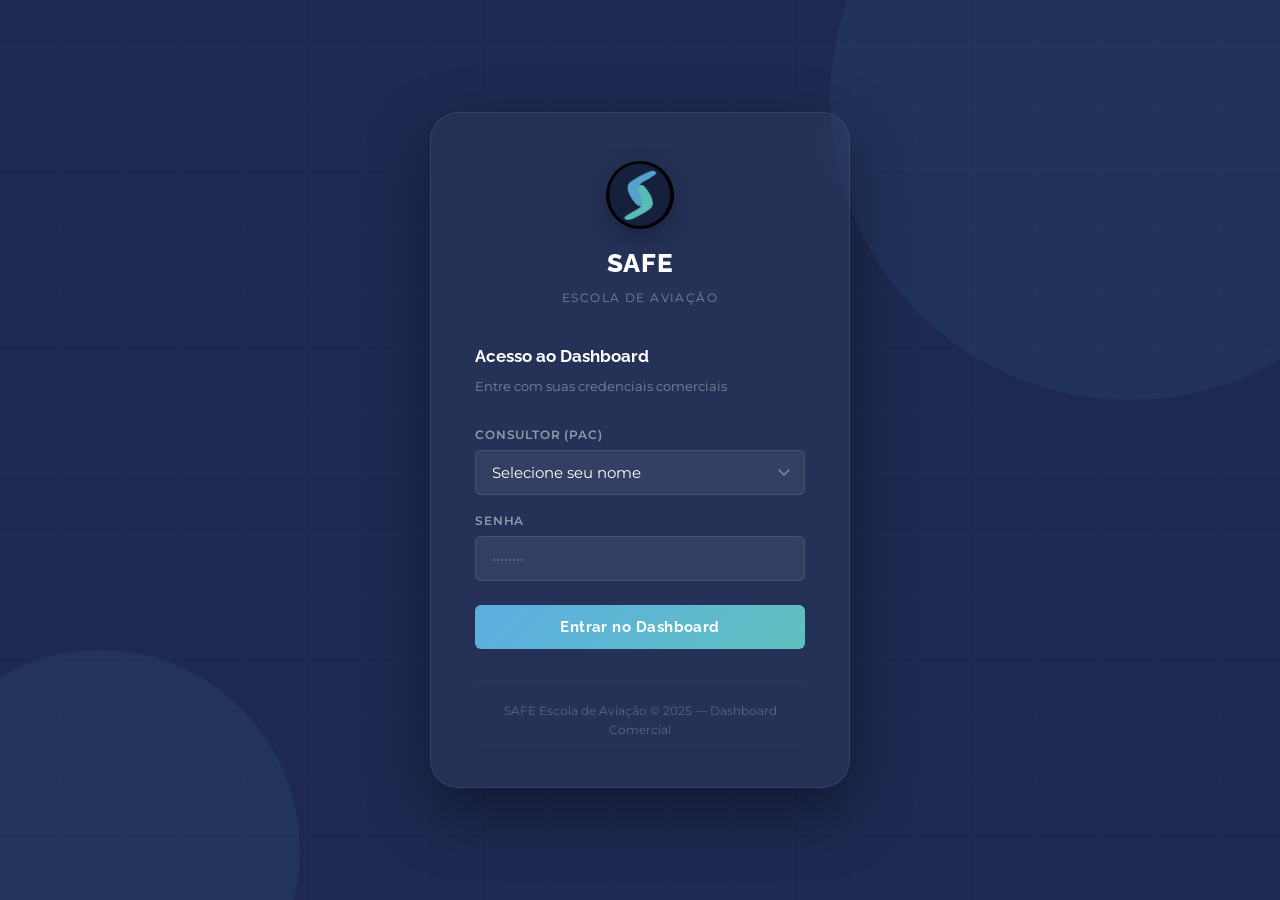
==== admin.html @ b27352ac "feat: SAFE Comercial Dashboard v1.0" ====
<!DOCTYPE html>
<html lang="pt-BR">
<head>
  <meta charset="UTF-8">
  <meta name="viewport" content="width=device-width, initial-scale=1.0">
  <title>Usuários — SAFE Comercial</title>
  <link rel="icon" href="assets/img/logo.png">
  <link rel="stylesheet" href="css/safe-theme.css">
  <link rel="stylesheet" href="css/layout.css">
</head>
<body>

<div class="app-shell">
  <aside class="sidebar" id="sidebar">
    <div class="sidebar-brand">
      <img src="assets/img/logo.png" alt="SAFE">
      <div class="sidebar-brand-text">
        <span class="sidebar-brand-name">SAFE</span>
        <span class="sidebar-brand-sub">Comercial</span>
      </div>
    </div>
    <div class="sidebar-toggle" id="sidebar-toggle">‹</div>
    <nav class="sidebar-nav">
      <div class="nav-section-label">Principal</div>
      <a href="dashboard.html" class="nav-item"><span class="nav-icon">◈</span><span class="nav-label">Dashboard</span></a>
      <a href="vendas.html" class="nav-item"><span class="nav-icon">◎</span><span class="nav-label">Vendas</span></a>
      <hr class="nav-divider">
      <div class="nav-section-label">Administração</div>
      <a href="faturamento.html" class="nav-item"><span class="nav-icon">◉</span><span class="nav-label">Faturamento</span></a>
      <a href="concorrencia.html" class="nav-item"><span class="nav-icon">◐</span><span class="nav-label">Concorrência</span></a>
      <a href="admin.html" class="nav-item active"><span class="nav-icon">◑</span><span class="nav-label">Usuários</span></a>
    </nav>
    <div class="sidebar-footer">
      <div class="sidebar-user" id="btn-logout">
        <div class="sidebar-avatar">T</div>
        <div class="sidebar-user-info">
          <div class="sidebar-user-name">Thiago</div>
          <div class="sidebar-user-role">Administrador</div>
        </div>
      </div>
    </div>
  </aside>

  <div class="sidebar-overlay" id="sidebar-overlay"></div>

  <main class="main" id="main">
    <div class="topbar">
      <div class="topbar-left">
        <button class="hamburger" id="hamburger"><span></span><span></span><span></span></button>
        <div>
          <div class="topbar-title">Usuários</div>
          <div class="topbar-subtitle">Gestão de acessos ao dashboard</div>
        </div>
      </div>
      <div class="topbar-right">
        <button class="btn btn-primary" id="btn-novo-usuario">+ Novo Usuário</button>
      </div>
    </div>

    <div class="page">
      <div class="card">
        <div class="card-header">
          <div class="card-title">Consultores e Acessos</div>
        </div>
        <div class="table-wrapper">
          <table class="table">
            <thead>
              <tr>
                <th>Nome</th>
                <th>PAC</th>
                <th>E-mail</th>
                <th>Perfil</th>
                <th>Status</th>
                <th style="width:100px"></th>
              </tr>
            </thead>
            <tbody id="tabela-usuarios">
              <tr><td colspan="6" class="text-center text-muted" style="padding:40px">Carregando...</td></tr>
            </tbody>
          </table>
        </div>
      </div>

      <!-- Card: alterar senha -->
      <div class="card mt-24">
        <div class="card-header">
          <div class="card-title">Alterar minha senha</div>
        </div>
        <div style="max-width:400px">
          <div class="form-group">
            <label class="form-label">Senha atual</label>
            <input type="password" class="form-control" id="senha-atual" placeholder="••••••••">
          </div>
          <div class="form-group">
            <label class="form-label">Nova senha</label>
            <input type="password" class="form-control" id="senha-nova" placeholder="••••••••">
          </div>
          <div class="form-group">
            <label class="form-label">Confirmar nova senha</label>
            <input type="password" class="form-control" id="senha-confirmar" placeholder="••••••••">
          </div>
          <button class="btn btn-navy" id="btn-alterar-senha">Alterar Senha</button>
        </div>
      </div>
    </div>
  </main>
</div>

<!-- Modal Usuário -->
<div class="modal-overlay" id="modal-usuario">
  <div class="modal">
    <div class="modal-header">
      <h3 id="modal-u-titulo">Novo Usuário</h3>
      <button class="modal-close" onclick="fecharModal('modal-usuario')">✕</button>
    </div>
    <div class="modal-body">
      <div class="form-group">
        <label class="form-label">Nome Completo</label>
        <input type="text" class="form-control" id="u-nome" placeholder="Nome do consultor">
      </div>
      <div class="form-group">
        <label class="form-label">PAC (identificador de login)</label>
        <input type="text" class="form-control" id="u-pac" placeholder="Ex: Joao">
      </div>
      <div class="form-group">
        <label class="form-label">E-mail</label>
        <input type="email" class="form-control" id="u-email" placeholder="email@voesafe.com.br">
      </div>
      <div class="form-row">
        <div class="form-group">
          <label class="form-label">Perfil</label>
          <select class="form-control" id="u-perfil">
            <option value="pac">Consultor (PAC)</option>
            <option value="admin">Administrador</option>
          </select>
        </div>
        <div class="form-group">
          <label class="form-label">Status</label>
          <select class="form-control" id="u-ativo">
            <option value="true">Ativo</option>
            <option value="false">Inativo</option>
          </select>
        </div>
      </div>
      <div class="form-group" id="grupo-senha">
        <label class="form-label">Senha inicial</label>
        <input type="password" class="form-control" id="u-senha" placeholder="Deixe vazio para usar: safe@2024">
      </div>
    </div>
    <div class="modal-footer">
      <button class="btn btn-ghost" onclick="fecharModal('modal-usuario')">Cancelar</button>
      <button class="btn btn-primary" id="btn-salvar-usuario">Salvar</button>
    </div>
  </div>
</div>

<div id="toast-container" class="toast-container"></div>

<script src="js/config.js"></script>
<script src="js/api.js"></script>
<script src="js/auth.js"></script>
<script src="js/admin.js"></script>
</body>
</html>
---- css/safe-theme.css ----
/* ============================================================
   safe-theme.css — Design System SAFE Escola de Aviação
   Dashboard Comercial
   ============================================================ */

@import url('https://fonts.googleapis.com/css2?family=Raleway:wght@400;600;700;800;900&family=Montserrat:wght@300;400;500;600;700&display=swap');

/* ── Variáveis ─────────────────────────────────────────────── */
:root {
  /* Cores SAFE */
  --navy:        #1D2951;
  --navy-deep:   #141d3a;
  --navy-light:  #253463;
  --blue:        #5BAEE2;
  --blue-light:  #7ec3ea;
  --blue-dark:   #3d8cc4;
  --teal:        #60C0BF;
  --teal-light:  #80d4d3;
  --teal-dark:   #44a8a7;
  --mid-blue:    #80B8B8;

  /* Neutros */
  --white:       #FFFFFF;
  --off-white:   #F4F7FC;
  --gray-100:    #EEF2F8;
  --gray-200:    #DDE4EF;
  --gray-300:    #BCC8DC;
  --gray-400:    #8EA4C0;
  --gray-500:    #5E7A9A;
  --gray-600:    #3E5475;
  --black:       #000000;

  /* Semânticas */
  --success:     #2ECC71;
  --warning:     #F39C12;
  --danger:      #E74C3C;
  --info:        var(--blue);

  /* Sidebar */
  --sidebar-w:        240px;
  --sidebar-w-collapsed: 68px;

  /* Layout */
  --topbar-h:    64px;
  --radius-sm:   6px;
  --radius-md:   12px;
  --radius-lg:   20px;
  --radius-xl:   28px;

  /* Sombras */
  --shadow-sm:   0 1px 4px rgba(29,41,81,.08);
  --shadow-md:   0 4px 16px rgba(29,41,81,.12);
  --shadow-lg:   0 8px 32px rgba(29,41,81,.18);
  --shadow-card: 0 2px 12px rgba(29,41,81,.10);

  /* Tipografia */
  --font-title:  'Raleway', sans-serif;
  --font-body:   'Montserrat', sans-serif;

  /* Transições */
  --transition:  all .2s cubic-bezier(.4,0,.2,1);
}

/* ── Reset & Base ──────────────────────────────────────────── */
*, *::before, *::after { box-sizing: border-box; margin: 0; padding: 0; }

html { font-size: 16px; scroll-behavior: smooth; }

body {
  font-family: var(--font-body);
  background: var(--off-white);
  color: var(--navy);
  line-height: 1.6;
  -webkit-font-smoothing: antialiased;
}

a { color: inherit; text-decoration: none; }
img { display: block; max-width: 100%; }
button { cursor: pointer; border: none; background: none; font-family: inherit; }
input, select, textarea { font-family: inherit; }

/* ── Tipografia ────────────────────────────────────────────── */
h1, h2, h3, h4, h5 {
  font-family: var(--font-title);
  font-weight: 700;
  line-height: 1.25;
  color: var(--navy);
}

h1 { font-size: 2rem; }
h2 { font-size: 1.5rem; }
h3 { font-size: 1.25rem; }
h4 { font-size: 1rem; }

.text-sm    { font-size: .85rem; }
.text-xs    { font-size: .75rem; }
.text-muted { color: var(--gray-400); }
.text-white { color: var(--white); }
.text-blue  { color: var(--blue); }
.text-teal  { color: var(--teal); }
.fw-600     { font-weight: 600; }
.fw-700     { font-weight: 700; }

/* ── Botões ────────────────────────────────────────────────── */
.btn {
  display: inline-flex;
  align-items: center;
  gap: 8px;
  padding: 10px 20px;
  border-radius: var(--radius-sm);
  font-family: var(--font-body);
  font-size: .875rem;
  font-weight: 600;
  transition: var(--transition);
  white-space: nowrap;
}

.btn-primary {
  background: var(--blue);
  color: var(--white);
}
.btn-primary:hover {
  background: var(--blue-dark);
  box-shadow: 0 4px 12px rgba(91,174,226,.35);
  transform: translateY(-1px);
}

.btn-navy {
  background: var(--navy);
  color: var(--white);
}
.btn-navy:hover {
  background: var(--navy-deep);
  transform: translateY(-1px);
}

.btn-teal {
  background: var(--teal);
  color: var(--white);
}
.btn-teal:hover {
  background: var(--teal-dark);
  transform: translateY(-1px);
}

.btn-ghost {
  background: transparent;
  color: var(--navy);
  border: 1.5px solid var(--gray-200);
}
.btn-ghost:hover {
  background: var(--gray-100);
  border-color: var(--gray-300);
}

.btn-danger {
  background: var(--danger);
  color: var(--white);
}
.btn-danger:hover { background: #c0392b; }

.btn-sm { padding: 7px 14px; font-size: .8rem; }
.btn-lg { padding: 13px 28px; font-size: 1rem; }
.btn-icon { padding: 9px; border-radius: var(--radius-sm); }

.btn:disabled {
  opacity: .5;
  pointer-events: none;
}

/* ── Cards ─────────────────────────────────────────────────── */
.card {
  background: var(--white);
  border-radius: var(--radius-md);
  box-shadow: var(--shadow-card);
  padding: 24px;
}

.card-header {
  display: flex;
  align-items: center;
  justify-content: space-between;
  margin-bottom: 20px;
}

.card-title {
  font-family: var(--font-title);
  font-size: 1rem;
  font-weight: 700;
  color: var(--navy);
}

/* KPI Card */
.kpi-card {
  background: var(--white);
  border-radius: var(--radius-md);
  box-shadow: var(--shadow-card);
  padding: 24px;
  display: flex;
  flex-direction: column;
  gap: 8px;
  position: relative;
  overflow: hidden;
  transition: var(--transition);
}
.kpi-card:hover {
  transform: translateY(-2px);
  box-shadow: var(--shadow-md);
}
.kpi-card::before {
  content: '';
  position: absolute;
  top: 0; left: 0; right: 0;
  height: 3px;
  background: linear-gradient(90deg, var(--blue), var(--teal));
}
.kpi-label {
  font-size: .78rem;
  font-weight: 600;
  text-transform: uppercase;
  letter-spacing: .06em;
  color: var(--gray-400);
}
.kpi-value {
  font-family: var(--font-title);
  font-size: 1.9rem;
  font-weight: 800;
  color: var(--navy);
  line-height: 1;
}
.kpi-sub {
  font-size: .78rem;
  color: var(--gray-400);
}
.kpi-icon {
  position: absolute;
  top: 20px; right: 20px;
  width: 40px; height: 40px;
  border-radius: 10px;
  display: flex;
  align-items: center;
  justify-content: center;
  font-size: 1.2rem;
}
.kpi-icon.blue  { background: rgba(91,174,226,.12); color: var(--blue); }
.kpi-icon.teal  { background: rgba(96,192,191,.12); color: var(--teal); }
.kpi-icon.navy  { background: rgba(29,41,81,.08);   color: var(--navy); }
.kpi-icon.green { background: rgba(46,204,113,.12); color: var(--success); }

/* ── Formulários ───────────────────────────────────────────── */
.form-group {
  display: flex;
  flex-direction: column;
  gap: 6px;
  margin-bottom: 16px;
}
.form-label {
  font-size: .8rem;
  font-weight: 600;
  color: var(--gray-500);
  text-transform: uppercase;
  letter-spacing: .04em;
}
.form-control {
  width: 100%;
  padding: 10px 14px;
  border: 1.5px solid var(--gray-200);
  border-radius: var(--radius-sm);
  font-size: .9rem;
  color: var(--navy);
  background: var(--white);
  transition: var(--transition);
  outline: none;
}
.form-control:focus {
  border-color: var(--blue);
  box-shadow: 0 0 0 3px rgba(91,174,226,.15);
}
.form-control::placeholder { color: var(--gray-300); }
.form-row {
  display: grid;
  grid-template-columns: repeat(auto-fit, minmax(200px, 1fr));
  gap: 0 16px;
}

/* ── Tabelas ───────────────────────────────────────────────── */
.table-wrapper {
  overflow-x: auto;
  border-radius: var(--radius-md);
}
.table {
  width: 100%;
  border-collapse: collapse;
  font-size: .875rem;
}
.table thead th {
  background: var(--navy);
  color: var(--white);
  font-family: var(--font-title);
  font-size: .75rem;
  font-weight: 700;
  text-transform: uppercase;
  letter-spacing: .06em;
  padding: 12px 16px;
  text-align: left;
  white-space: nowrap;
}
.table thead th:first-child { border-radius: var(--radius-sm) 0 0 0; }
.table thead th:last-child  { border-radius: 0 var(--radius-sm) 0 0; }
.table tbody tr {
  border-bottom: 1px solid var(--gray-100);
  transition: var(--transition);
}
.table tbody tr:hover { background: var(--off-white); }
.table tbody td {
  padding: 12px 16px;
  color: var(--navy);
  vertical-align: middle;
}
.table tbody tr:last-child { border-bottom: none; }

/* ── Badges ────────────────────────────────────────────────── */
.badge {
  display: inline-flex;
  align-items: center;
  padding: 3px 10px;
  border-radius: 100px;
  font-size: .72rem;
  font-weight: 700;
  text-transform: uppercase;
  letter-spacing: .05em;
}
.badge-blue   { background: rgba(91,174,226,.12);  color: var(--blue-dark); }
.badge-teal   { background: rgba(96,192,191,.12);  color: var(--teal-dark); }
.badge-navy   { background: rgba(29,41,81,.08);    color: var(--navy); }
.badge-green  { background: rgba(46,204,113,.12);  color: #27ae60; }
.badge-orange { background: rgba(243,156,18,.12);  color: #d68910; }
.badge-red    { background: rgba(231,76,60,.12);   color: #c0392b; }

/* ── Modal ─────────────────────────────────────────────────── */
.modal-overlay {
  position: fixed;
  inset: 0;
  background: rgba(14,20,40,.55);
  backdrop-filter: blur(4px);
  z-index: 1000;
  display: flex;
  align-items: center;
  justify-content: center;
  padding: 16px;
  opacity: 0;
  pointer-events: none;
  transition: opacity .25s;
}
.modal-overlay.open {
  opacity: 1;
  pointer-events: all;
}
.modal {
  background: var(--white);
  border-radius: var(--radius-lg);
  box-shadow: var(--shadow-lg);
  width: 100%;
  max-width: 560px;
  max-height: 90vh;
  overflow-y: auto;
  transform: translateY(20px) scale(.97);
  transition: transform .25s cubic-bezier(.4,0,.2,1);
}
.modal-overlay.open .modal { transform: translateY(0) scale(1); }
.modal-header {
  padding: 24px 24px 0;
  display: flex;
  align-items: center;
  justify-content: space-between;
}
.modal-body    { padding: 20px 24px; }
.modal-footer  { padding: 0 24px 24px; display: flex; gap: 10px; justify-content: flex-end; }
.modal-close {
  width: 32px; height: 32px;
  border-radius: 50%;
  display: flex; align-items: center; justify-content: center;
  color: var(--gray-400);
  transition: var(--transition);
}
.modal-close:hover { background: var(--gray-100); color: var(--navy); }

/* ── Toast / Alertas ───────────────────────────────────────── */
.toast-container {
  position: fixed;
  bottom: 24px; right: 24px;
  z-index: 2000;
  display: flex;
  flex-direction: column;
  gap: 10px;
}
.toast {
  display: flex;
  align-items: center;
  gap: 12px;
  padding: 14px 18px;
  background: var(--white);
  border-radius: var(--radius-md);
  box-shadow: var(--shadow-lg);
  min-width: 280px;
  max-width: 380px;
  font-size: .875rem;
  font-weight: 500;
  animation: toastIn .3s cubic-bezier(.4,0,.2,1);
  border-left: 4px solid var(--blue);
}
.toast.success { border-color: var(--success); }
.toast.error   { border-color: var(--danger); }
.toast.warning { border-color: var(--warning); }
@keyframes toastIn {
  from { opacity: 0; transform: translateX(20px); }
  to   { opacity: 1; transform: translateX(0); }
}

/* ── Loading ───────────────────────────────────────────────── */
.spinner {
  width: 20px; height: 20px;
  border: 2px solid rgba(255,255,255,.3);
  border-top-color: var(--white);
  border-radius: 50%;
  animation: spin .7s linear infinite;
}
.spinner.dark {
  border-color: rgba(29,41,81,.15);
  border-top-color: var(--navy);
}
@keyframes spin { to { transform: rotate(360deg); } }

.loading-overlay {
  position: absolute;
  inset: 0;
  background: rgba(255,255,255,.7);
  display: flex;
  align-items: center;
  justify-content: center;
  border-radius: inherit;
  z-index: 10;
}

/* ── Utilitários ───────────────────────────────────────────── */
.d-flex  { display: flex; }
.d-none  { display: none !important; }
.align-center { align-items: center; }
.justify-between { justify-content: space-between; }
.gap-8   { gap: 8px; }
.gap-12  { gap: 12px; }
.gap-16  { gap: 16px; }
.mt-4    { margin-top: 4px; }
.mt-8    { margin-top: 8px; }
.mt-16   { margin-top: 16px; }
.mt-24   { margin-top: 24px; }
.mb-16   { margin-bottom: 16px; }
.mb-24   { margin-bottom: 24px; }
.w-100   { width: 100%; }
.text-right { text-align: right; }
.text-center { text-align: center; }
.cursor-pointer { cursor: pointer; }

/* Empty state */
.empty-state {
  text-align: center;
  padding: 48px 24px;
  color: var(--gray-400);
}
.empty-state .icon {
  font-size: 3rem;
  margin-bottom: 12px;
  opacity: .4;
}
.empty-state p { font-size: .9rem; }

/* Divider */
.divider {
  border: none;
  border-top: 1px solid var(--gray-100);
  margin: 16px 0;
}

/* Scrollbar customizada */
::-webkit-scrollbar { width: 6px; height: 6px; }
::-webkit-scrollbar-track { background: transparent; }
::-webkit-scrollbar-thumb { background: var(--gray-300); border-radius: 3px; }
::-webkit-scrollbar-thumb:hover { background: var(--gray-400); }
---- css/layout.css ----
/* ============================================================
   layout.css — Sidebar, Topbar e Grid
   SAFE Dashboard Comercial
   ============================================================ */

/* ── App Shell ─────────────────────────────────────────────── */
.app-shell {
  display: flex;
  min-height: 100vh;
}

/* ── Sidebar ───────────────────────────────────────────────── */
.sidebar {
  width: var(--sidebar-w);
  min-height: 100vh;
  background: var(--navy);
  display: flex;
  flex-direction: column;
  position: fixed;
  left: 0; top: 0;
  z-index: 200;
  transition: width .25s cubic-bezier(.4,0,.2,1);
  overflow: hidden;
}

.sidebar.collapsed { width: var(--sidebar-w-collapsed); }

/* Logo */
.sidebar-brand {
  display: flex;
  align-items: center;
  gap: 12px;
  padding: 20px 16px;
  border-bottom: 1px solid rgba(255,255,255,.08);
  min-height: var(--topbar-h);
}
.sidebar-brand img {
  width: 36px; height: 36px;
  border-radius: 50%;
  flex-shrink: 0;
}
.sidebar-brand-text {
  display: flex;
  flex-direction: column;
  overflow: hidden;
}
.sidebar-brand-name {
  font-family: var(--font-title);
  font-weight: 800;
  font-size: 1rem;
  color: var(--white);
  white-space: nowrap;
}
.sidebar-brand-sub {
  font-size: .65rem;
  color: rgba(255,255,255,.45);
  white-space: nowrap;
  letter-spacing: .05em;
  text-transform: uppercase;
}

/* Nav */
.sidebar-nav {
  flex: 1;
  padding: 16px 8px;
  overflow-y: auto;
  overflow-x: hidden;
}
.nav-section-label {
  font-size: .65rem;
  font-weight: 700;
  text-transform: uppercase;
  letter-spacing: .1em;
  color: rgba(255,255,255,.3);
  padding: 8px 12px 4px;
  white-space: nowrap;
  transition: opacity .2s;
}
.sidebar.collapsed .nav-section-label { opacity: 0; }

.nav-item {
  display: flex;
  align-items: center;
  gap: 12px;
  padding: 10px 12px;
  border-radius: var(--radius-sm);
  color: rgba(255,255,255,.6);
  font-size: .875rem;
  font-weight: 500;
  transition: var(--transition);
  cursor: pointer;
  white-space: nowrap;
  margin-bottom: 2px;
  text-decoration: none;
}
.nav-item:hover {
  background: rgba(255,255,255,.07);
  color: var(--white);
}
.nav-item.active {
  background: linear-gradient(90deg, rgba(91,174,226,.2), rgba(96,192,191,.1));
  color: var(--white);
  border-left: 3px solid var(--teal);
  padding-left: 9px;
}
.nav-item .nav-icon {
  font-size: 1.1rem;
  width: 20px;
  text-align: center;
  flex-shrink: 0;
  color: var(--blue-light);
}
.nav-item.active .nav-icon { color: var(--teal); }
.nav-item .nav-label {
  transition: opacity .2s;
  overflow: hidden;
}
.sidebar.collapsed .nav-item .nav-label { opacity: 0; width: 0; }

/* Divider nav */
.nav-divider {
  border: none;
  border-top: 1px solid rgba(255,255,255,.06);
  margin: 8px 12px;
}

/* Sidebar Footer (usuário) */
.sidebar-footer {
  padding: 12px 8px;
  border-top: 1px solid rgba(255,255,255,.08);
}
.sidebar-user {
  display: flex;
  align-items: center;
  gap: 10px;
  padding: 10px 12px;
  border-radius: var(--radius-sm);
  cursor: pointer;
  transition: var(--transition);
}
.sidebar-user:hover { background: rgba(255,255,255,.07); }
.sidebar-avatar {
  width: 34px; height: 34px;
  border-radius: 50%;
  background: linear-gradient(135deg, var(--blue), var(--teal));
  display: flex;
  align-items: center;
  justify-content: center;
  font-family: var(--font-title);
  font-weight: 800;
  font-size: .85rem;
  color: var(--white);
  flex-shrink: 0;
}
.sidebar-user-info {
  overflow: hidden;
  transition: opacity .2s;
}
.sidebar.collapsed .sidebar-user-info { opacity: 0; width: 0; }
.sidebar-user-name {
  font-size: .85rem;
  font-weight: 600;
  color: var(--white);
  white-space: nowrap;
}
.sidebar-user-role {
  font-size: .7rem;
  color: rgba(255,255,255,.4);
  white-space: nowrap;
}

/* Toggle sidebar */
.sidebar-toggle {
  position: absolute;
  top: 20px; right: -12px;
  width: 24px; height: 24px;
  background: var(--blue);
  border-radius: 50%;
  display: flex;
  align-items: center;
  justify-content: center;
  color: var(--white);
  font-size: .7rem;
  cursor: pointer;
  box-shadow: 0 2px 8px rgba(0,0,0,.2);
  transition: var(--transition);
  z-index: 10;
}
.sidebar-toggle:hover { background: var(--teal); transform: scale(1.1); }

/* ── Main Content ──────────────────────────────────────────── */
.main {
  flex: 1;
  margin-left: var(--sidebar-w);
  transition: margin-left .25s cubic-bezier(.4,0,.2,1);
  min-width: 0;
}
.main.sidebar-collapsed { margin-left: var(--sidebar-w-collapsed); }

/* ── Topbar ────────────────────────────────────────────────── */
.topbar {
  height: var(--topbar-h);
  background: var(--white);
  border-bottom: 1px solid var(--gray-100);
  display: flex;
  align-items: center;
  justify-content: space-between;
  padding: 0 24px;
  position: sticky;
  top: 0;
  z-index: 100;
  box-shadow: var(--shadow-sm);
}
.topbar-left {
  display: flex;
  align-items: center;
  gap: 16px;
}
.topbar-title {
  font-family: var(--font-title);
  font-size: 1.1rem;
  font-weight: 700;
  color: var(--navy);
}
.topbar-subtitle {
  font-size: .78rem;
  color: var(--gray-400);
  margin-top: 1px;
}
.topbar-right {
  display: flex;
  align-items: center;
  gap: 12px;
}
.topbar-period {
  display: flex;
  align-items: center;
  gap: 8px;
}
.topbar-period select {
  border: 1.5px solid var(--gray-200);
  border-radius: var(--radius-sm);
  padding: 6px 10px;
  font-size: .8rem;
  font-family: var(--font-body);
  color: var(--navy);
  background: var(--white);
  cursor: pointer;
  outline: none;
  transition: var(--transition);
}
.topbar-period select:focus { border-color: var(--blue); }

/* Hamburger (mobile) */
.hamburger {
  display: none;
  flex-direction: column;
  gap: 5px;
  padding: 6px;
  cursor: pointer;
  border-radius: var(--radius-sm);
}
.hamburger span {
  width: 20px; height: 2px;
  background: var(--navy);
  border-radius: 1px;
  transition: var(--transition);
}

/* ── Page Content ──────────────────────────────────────────── */
.page {
  padding: 24px;
  max-width: 1400px;
}

.page-header {
  display: flex;
  align-items: flex-start;
  justify-content: space-between;
  margin-bottom: 24px;
  gap: 16px;
  flex-wrap: wrap;
}
.page-header-left h2 {
  font-size: 1.4rem;
  margin-bottom: 2px;
}
.page-header-left p {
  font-size: .85rem;
  color: var(--gray-400);
}

/* ── Grids ─────────────────────────────────────────────────── */
.grid-kpis {
  display: grid;
  grid-template-columns: repeat(auto-fit, minmax(200px, 1fr));
  gap: 16px;
  margin-bottom: 24px;
}
.grid-charts {
  display: grid;
  grid-template-columns: 2fr 1fr;
  gap: 16px;
  margin-bottom: 24px;
}
.grid-2 {
  display: grid;
  grid-template-columns: repeat(2, 1fr);
  gap: 16px;
}
.grid-3 {
  display: grid;
  grid-template-columns: repeat(3, 1fr);
  gap: 16px;
}

/* ── Mobile overlay ────────────────────────────────────────── */
.sidebar-overlay {
  display: none;
  position: fixed;
  inset: 0;
  background: rgba(0,0,0,.5);
  z-index: 199;
}

/* ── Responsive ────────────────────────────────────────────── */
@media (max-width: 1024px) {
  .grid-charts { grid-template-columns: 1fr; }
  .grid-3 { grid-template-columns: repeat(2, 1fr); }
}

@media (max-width: 768px) {
  .sidebar {
    transform: translateX(-100%);
    width: var(--sidebar-w);
  }
  .sidebar.mobile-open {
    transform: translateX(0);
  }
  .sidebar-overlay.active { display: block; }
  .main { margin-left: 0 !important; }
  .hamburger { display: flex; }
  .page { padding: 16px; }
  .grid-kpis { grid-template-columns: repeat(2, 1fr); }
  .grid-2, .grid-3 { grid-template-columns: 1fr; }
  .page-header { flex-direction: column; }
  .topbar { padding: 0 16px; }
}

@media (max-width: 480px) {
  .grid-kpis { grid-template-columns: 1fr; }
}
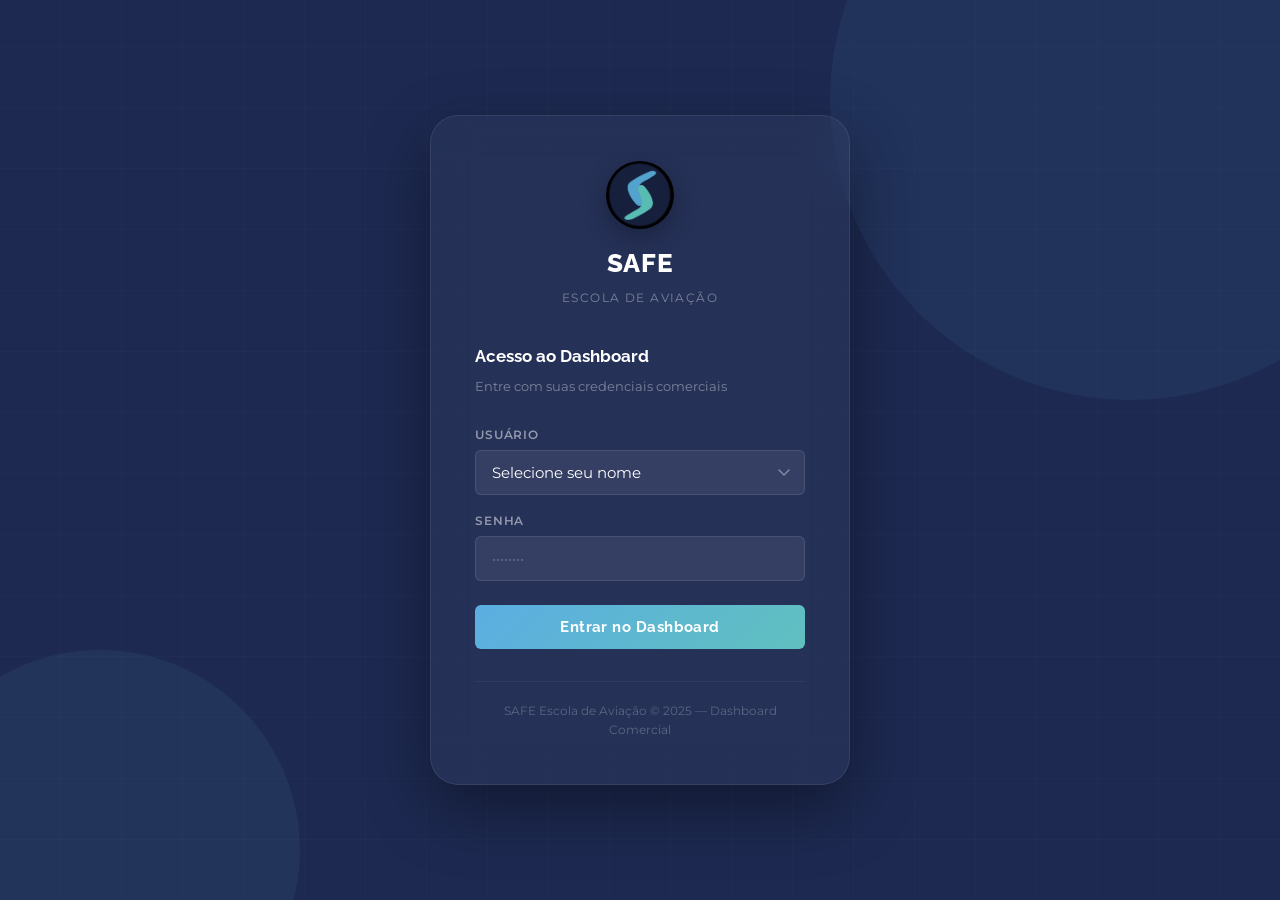
==== commit c90addb0: "fix: ajustar login usuarios e sidebar" ====
--- a/admin.html
+++ b/admin.html
@@ -53,7 +53,7 @@
         </div>
       </div>
       <div class="topbar-right">
-        <button class="btn btn-primary" id="btn-novo-usuario">+ Novo Usuário</button>
+        <button class="btn btn-primary" id="btn-novo-usuario" data-write-only>+ Novo Usuário</button>
       </div>
     </div>
 
@@ -131,7 +131,8 @@
           <label class="form-label">Perfil</label>
           <select class="form-control" id="u-perfil">
             <option value="pac">Consultor (PAC)</option>
-            <option value="admin">Administrador</option>
+            <option value="admin">Administrador completo</option>
+            <option value="admin_readonly">Administrador somente visualização</option>
           </select>
         </div>
         <div class="form-group">
--- a/css/safe-theme.css
+++ b/css/safe-theme.css
@@ -486,3 +486,113 @@
 ::-webkit-scrollbar-track { background: transparent; }
 ::-webkit-scrollbar-thumb { background: var(--gray-300); border-radius: 3px; }
 ::-webkit-scrollbar-thumb:hover { background: var(--gray-400); }
+
+/* Garante que nada vaze */
+*, *::before, *::after { box-sizing: border-box; }
+
+.table-wrapper {
+  overflow-x: hidden !important;
+  width: 100%;
+}
+
+.table {
+  width: 100%;
+  min-width: 0 !important;
+  table-layout: fixed;
+}
+
+/* Colunas com largura fixa */
+.table thead th:nth-child(1) { width: 100px; } /* Data */
+.table thead th:nth-child(2) { width: 90px;  } /* PAC */
+.table thead th:nth-child(3) { width: auto;  } /* Cliente — flex */
+.table thead th:nth-child(4) { width: 140px; } /* Curso */
+.table thead th:nth-child(5) { width: 110px; } /* Origem */
+.table thead th:nth-child(6) { width: 90px;  } /* Lead Novo */
+.table thead th:nth-child(7) { width: 110px; } /* Valor */
+.table thead th:nth-child(8) { width: 44px;  } /* Ação */
+
+/* Células truncam com reticências */
+.table tbody td {
+  overflow: hidden;
+  text-overflow: ellipsis;
+  white-space: nowrap;
+}
+
+/* ── 1200px: some Origem ──────────────────────────────────── */
+@media (max-width: 1200px) {
+  .table .col-origem,
+  .table th.col-origem { display: none; }
+}
+
+/* ── 960px: some Lead Novo ───────────────────────────────── */
+@media (max-width: 960px) {
+  .table .col-lead,
+  .table th.col-lead { display: none; }
+}
+
+/* ── 720px: some PAC ─────────────────────────────────────── */
+@media (max-width: 720px) {
+  .table .col-pac,
+  .table th.col-pac { display: none; }
+}
+
+/* ── 520px: some Curso ───────────────────────────────────── */
+@media (max-width: 520px) {
+  .table .col-curso,
+  .table th.col-curso { display: none; }
+}
+
+/* ============================================================
+   Tabela responsiva — sem scroll, sem truncamento
+   Colunas somem progressivamente conforme a tela diminui
+   ============================================================ */
+
+/* Reset: tabela ocupa espaço disponível, sem forçar largura */
+.table-wrapper {
+  overflow: hidden !important;
+  width: 100%;
+}
+
+.table {
+  width: 100%;
+  table-layout: auto;
+}
+
+/* Sem truncamento em nenhuma célula */
+.table tbody td,
+.table thead th {
+  white-space: normal;
+  overflow: visible;
+  text-overflow: unset;
+  word-break: break-word;
+}
+
+/* Apenas data e valor não quebram */
+.table td:first-child,
+.table th:first-child,
+.table td.col-valor,
+.table th.col-valor {
+  white-space: nowrap;
+}
+
+/* ── Breakpoints: colunas somem, nunca truncam ─────────────── */
+
+/* < 1100px: some Origem */
+@media (max-width: 1100px) {
+  .col-origem { display: none !important; }
+}
+
+/* < 860px: some Lead Novo */
+@media (max-width: 860px) {
+  .col-lead { display: none !important; }
+}
+
+/* < 680px: some PAC */
+@media (max-width: 680px) {
+  .col-pac { display: none !important; }
+}
+
+/* < 500px: some Curso */
+@media (max-width: 500px) {
+  .col-curso { display: none !important; }
+}
--- a/css/layout.css
+++ b/css/layout.css
@@ -3,10 +3,18 @@
    SAFE Dashboard Comercial
    ============================================================ */
 
+/* ── Anti scroll horizontal global ────────────────────────── */
+html, body {
+  overflow-x: hidden;
+  max-width: 100vw;
+}
+
 /* ── App Shell ─────────────────────────────────────────────── */
 .app-shell {
   display: flex;
   min-height: 100vh;
+  overflow-x: hidden;
+  max-width: 100vw;
 }
 
 /* ── Sidebar ───────────────────────────────────────────────── */
@@ -25,7 +33,6 @@
 
 .sidebar.collapsed { width: var(--sidebar-w-collapsed); }
 
-/* Logo */
 .sidebar-brand {
   display: flex;
   align-items: center;
@@ -59,7 +66,6 @@
   text-transform: uppercase;
 }
 
-/* Nav */
 .sidebar-nav {
   flex: 1;
   padding: 16px 8px;
@@ -106,9 +112,19 @@
 .nav-item .nav-icon {
   font-size: 1.1rem;
   width: 20px;
+  height: 20px;
   text-align: center;
   flex-shrink: 0;
   color: var(--blue-light);
+  display: inline-flex;
+  align-items: center;
+  justify-content: center;
+}
+.nav-icon svg,
+.sidebar-logout-icon svg {
+  width: 18px;
+  height: 18px;
+  display: block;
 }
 .nav-item.active .nav-icon { color: var(--teal); }
 .nav-item .nav-label {
@@ -117,14 +133,12 @@
 }
 .sidebar.collapsed .nav-item .nav-label { opacity: 0; width: 0; }
 
-/* Divider nav */
 .nav-divider {
   border: none;
   border-top: 1px solid rgba(255,255,255,.06);
   margin: 8px 12px;
 }
 
-/* Sidebar Footer (usuário) */
 .sidebar-footer {
   padding: 12px 8px;
   border-top: 1px solid rgba(255,255,255,.08);
@@ -135,10 +149,9 @@
   gap: 10px;
   padding: 10px 12px;
   border-radius: var(--radius-sm);
-  cursor: pointer;
+  cursor: default;
   transition: var(--transition);
 }
-.sidebar-user:hover { background: rgba(255,255,255,.07); }
 .sidebar-avatar {
   width: 34px; height: 34px;
   border-radius: 50%;
@@ -169,7 +182,42 @@
   white-space: nowrap;
 }
 
-/* Toggle sidebar */
+.sidebar-logout {
+  width: 100%;
+  display: flex;
+  align-items: center;
+  gap: 10px;
+  margin-top: 8px;
+  padding: 10px 12px;
+  border-radius: var(--radius-sm);
+  color: rgba(255,255,255,.65);
+  font-size: .85rem;
+  font-weight: 600;
+  transition: var(--transition);
+}
+.sidebar-logout:hover {
+  background: rgba(255,255,255,.07);
+  color: var(--white);
+}
+.sidebar-logout-icon {
+  width: 34px;
+  height: 20px;
+  display: inline-flex;
+  align-items: center;
+  justify-content: center;
+  color: var(--blue-light);
+  flex-shrink: 0;
+}
+.sidebar-logout-label {
+  overflow: hidden;
+  white-space: nowrap;
+  transition: opacity .2s;
+}
+.sidebar.collapsed .sidebar-logout-label {
+  opacity: 0;
+  width: 0;
+}
+
 .sidebar-toggle {
   position: absolute;
   top: 20px; right: -12px;
@@ -194,48 +242,59 @@
   margin-left: var(--sidebar-w);
   transition: margin-left .25s cubic-bezier(.4,0,.2,1);
   min-width: 0;
+  overflow-x: hidden;
 }
 .main.sidebar-collapsed { margin-left: var(--sidebar-w-collapsed); }
 
 /* ── Topbar ────────────────────────────────────────────────── */
 .topbar {
-  height: var(--topbar-h);
+  height: auto;
+  min-height: var(--topbar-h);
   background: var(--white);
   border-bottom: 1px solid var(--gray-100);
   display: flex;
   align-items: center;
   justify-content: space-between;
-  padding: 0 24px;
+  padding: 12px 24px;
   position: sticky;
   top: 0;
   z-index: 100;
   box-shadow: var(--shadow-sm);
+  flex-wrap: wrap;
+  gap: 10px;
 }
 .topbar-left {
   display: flex;
   align-items: center;
   gap: 16px;
+  min-width: 0;
 }
 .topbar-title {
   font-family: var(--font-title);
   font-size: 1.1rem;
   font-weight: 700;
   color: var(--navy);
+  white-space: nowrap;
 }
 .topbar-subtitle {
   font-size: .78rem;
   color: var(--gray-400);
   margin-top: 1px;
+  white-space: nowrap;
+  overflow: hidden;
+  text-overflow: ellipsis;
 }
 .topbar-right {
   display: flex;
   align-items: center;
   gap: 12px;
+  flex-wrap: wrap;
 }
 .topbar-period {
   display: flex;
   align-items: center;
   gap: 8px;
+  flex-wrap: wrap;
 }
 .topbar-period select {
   border: 1.5px solid var(--gray-200);
@@ -251,7 +310,6 @@
 }
 .topbar-period select:focus { border-color: var(--blue); }
 
-/* Hamburger (mobile) */
 .hamburger {
   display: none;
   flex-direction: column;
@@ -259,6 +317,7 @@
   padding: 6px;
   cursor: pointer;
   border-radius: var(--radius-sm);
+  flex-shrink: 0;
 }
 .hamburger span {
   width: 20px; height: 2px;
@@ -270,7 +329,7 @@
 /* ── Page Content ──────────────────────────────────────────── */
 .page {
   padding: 24px;
-  max-width: 1400px;
+  overflow-x: hidden;
 }
 
 .page-header {
@@ -293,7 +352,7 @@
 /* ── Grids ─────────────────────────────────────────────────── */
 .grid-kpis {
   display: grid;
-  grid-template-columns: repeat(auto-fit, minmax(200px, 1fr));
+  grid-template-columns: repeat(auto-fit, minmax(180px, 1fr));
   gap: 16px;
   margin-bottom: 24px;
 }
@@ -312,6 +371,21 @@
   display: grid;
   grid-template-columns: repeat(3, 1fr);
   gap: 16px;
+}
+
+/* ── Table wrapper ─────────────────────────────────────────── */
+.table-wrapper {
+  border-radius: var(--radius-md);
+  overflow: hidden;
+}
+
+/* ── Card overflow ─────────────────────────────────────────── */
+.card {
+  overflow: hidden;
+}
+.card-header {
+  flex-wrap: wrap;
+  gap: 12px;
 }
 
 /* ── Mobile overlay ────────────────────────────────────────── */
@@ -344,9 +418,110 @@
   .grid-kpis { grid-template-columns: repeat(2, 1fr); }
   .grid-2, .grid-3 { grid-template-columns: 1fr; }
   .page-header { flex-direction: column; }
-  .topbar { padding: 0 16px; }
+  .topbar { padding: 12px 16px; }
+  .topbar-right { width: 100%; justify-content: flex-end; }
 }
 
 @media (max-width: 480px) {
   .grid-kpis { grid-template-columns: 1fr; }
-}
+  .topbar-right { flex-direction: column; align-items: flex-start; }
+  .topbar-period { width: 100%; }
+  .topbar-period select { flex: 1; }
+}
+
+/* ============================================================
+   Vendas: mantém informações completas sem scroll horizontal
+   ============================================================ */
+.table-vendas {
+  table-layout: fixed;
+}
+
+.table-vendas thead th,
+.table-vendas tbody td {
+  overflow: visible;
+  text-overflow: clip;
+  word-break: normal;
+  overflow-wrap: normal;
+  line-height: 1.35;
+}
+
+.table-vendas thead th,
+.table-vendas td:first-child,
+.table-vendas .col-pac,
+.table-vendas .col-origem,
+.table-vendas .col-lead,
+.table-vendas .col-valor,
+.table-vendas td:last-child {
+  white-space: nowrap !important;
+}
+
+.table-vendas .badge {
+  max-width: 100%;
+  white-space: nowrap;
+  text-align: center;
+  justify-content: center;
+  line-height: 1.2;
+}
+
+.table.table-vendas thead th:nth-child(1) { width: 9% !important; }
+.table.table-vendas thead th:nth-child(2) { width: auto !important; }
+.table.table-vendas thead th.col-pac { width: 8% !important; }
+.table.table-vendas thead th.col-curso { width: 19% !important; }
+.table.table-vendas thead th.col-origem { width: 12% !important; }
+.table.table-vendas thead th.col-lead { width: 10% !important; }
+.table.table-vendas thead th.col-valor { width: 12% !important; }
+.table.table-vendas thead th:last-child { width: 48px !important; }
+
+@media (max-width: 1100px) {
+  .table.table-vendas thead th.col-curso { width: 17% !important; }
+  .table.table-vendas thead th.col-origem { width: 11% !important; }
+  .table.table-vendas thead th.col-lead { width: 9% !important; }
+}
+
+@media (max-width: 720px) {
+  .table-vendas,
+  .table-vendas tbody,
+  .table-vendas tr,
+  .table-vendas td {
+    display: block;
+    width: 100%;
+  }
+
+  .table-vendas thead {
+    display: none;
+  }
+
+  .table-vendas tbody tr {
+    padding: 12px 0;
+    border-bottom: 1px solid var(--gray-100);
+  }
+
+  .table-vendas tbody td {
+    display: grid !important;
+    grid-template-columns: minmax(86px, 34%) 1fr;
+    align-items: start;
+    gap: 8px;
+    padding: 7px 0;
+    text-align: left !important;
+    white-space: normal !important;
+  }
+
+  .table-vendas tbody td::before {
+    content: attr(data-label);
+    color: var(--gray-500);
+    font-size: .72rem;
+    font-weight: 700;
+    text-transform: uppercase;
+    letter-spacing: .04em;
+  }
+
+  .table-vendas tbody td[colspan] {
+    display: block !important;
+  }
+
+  .table-vendas tbody td[colspan]::before,
+  .table-vendas tbody td[data-label="Ação"]:empty {
+    display: none !important;
+    content: none;
+  }
+}
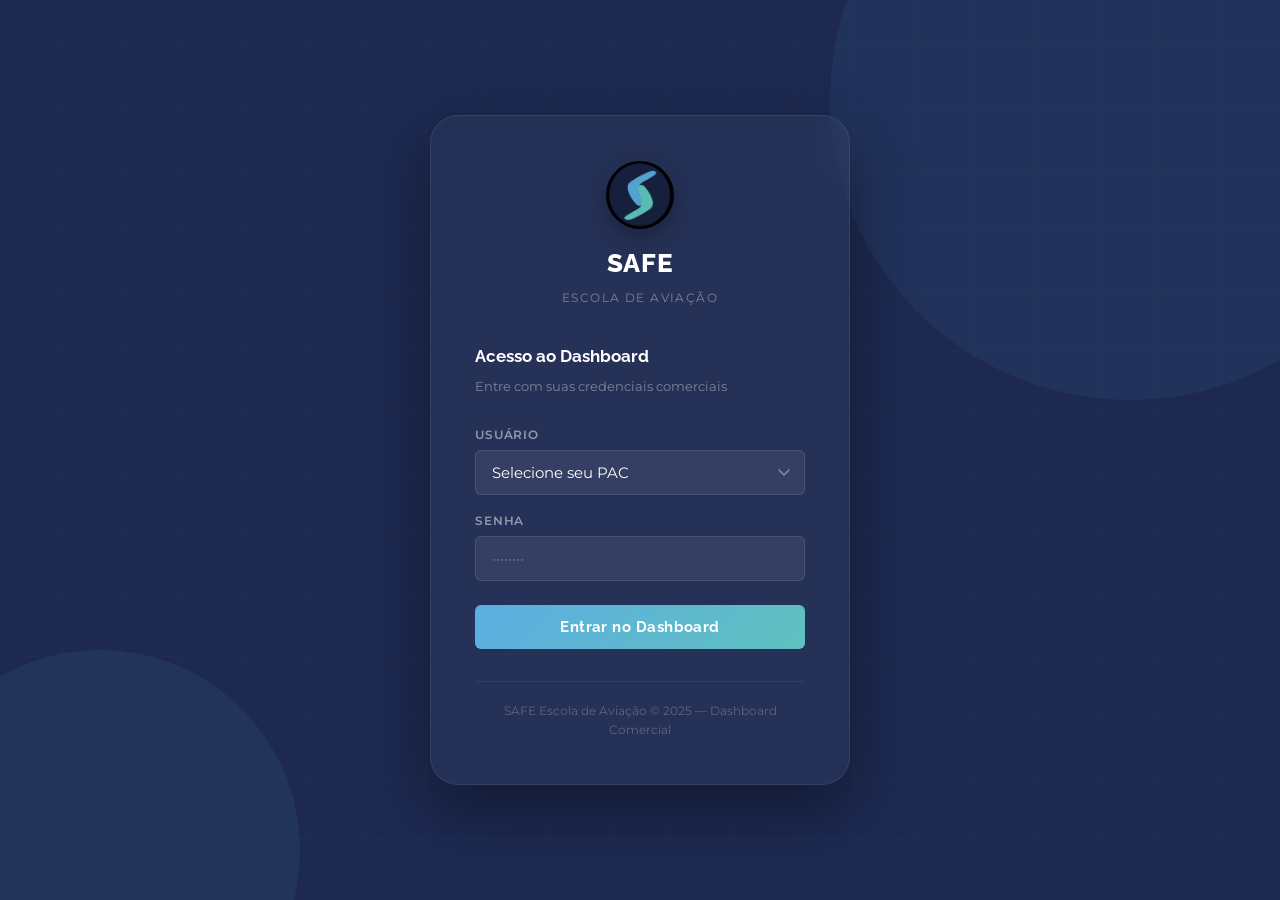
==== commit d1519ba2: "fix: ajustar toggle lateral e favicon" ====
--- a/admin.html
+++ b/admin.html
@@ -4,7 +4,9 @@
   <meta charset="UTF-8">
   <meta name="viewport" content="width=device-width, initial-scale=1.0">
   <title>Usuários — SAFE Comercial</title>
-  <link rel="icon" href="assets/img/logo.png">
+  <link rel="icon" type="image/png" href="assets/img/logo.png">
+  <link rel="shortcut icon" href="favicon.ico" type="image/x-icon">
+  <link rel="apple-touch-icon" href="assets/img/logo.png">
   <link rel="stylesheet" href="css/safe-theme.css">
   <link rel="stylesheet" href="css/layout.css">
 </head>
--- a/css/layout.css
+++ b/css/layout.css
@@ -28,7 +28,7 @@
   left: 0; top: 0;
   z-index: 200;
   transition: width .25s cubic-bezier(.4,0,.2,1);
-  overflow: hidden;
+  overflow: visible;
 }
 
 .sidebar.collapsed { width: var(--sidebar-w-collapsed); }
@@ -408,6 +408,7 @@
     transform: translateX(-100%);
     width: var(--sidebar-w);
   }
+  .sidebar-toggle { display: none; }
   .sidebar.mobile-open {
     transform: translateX(0);
   }
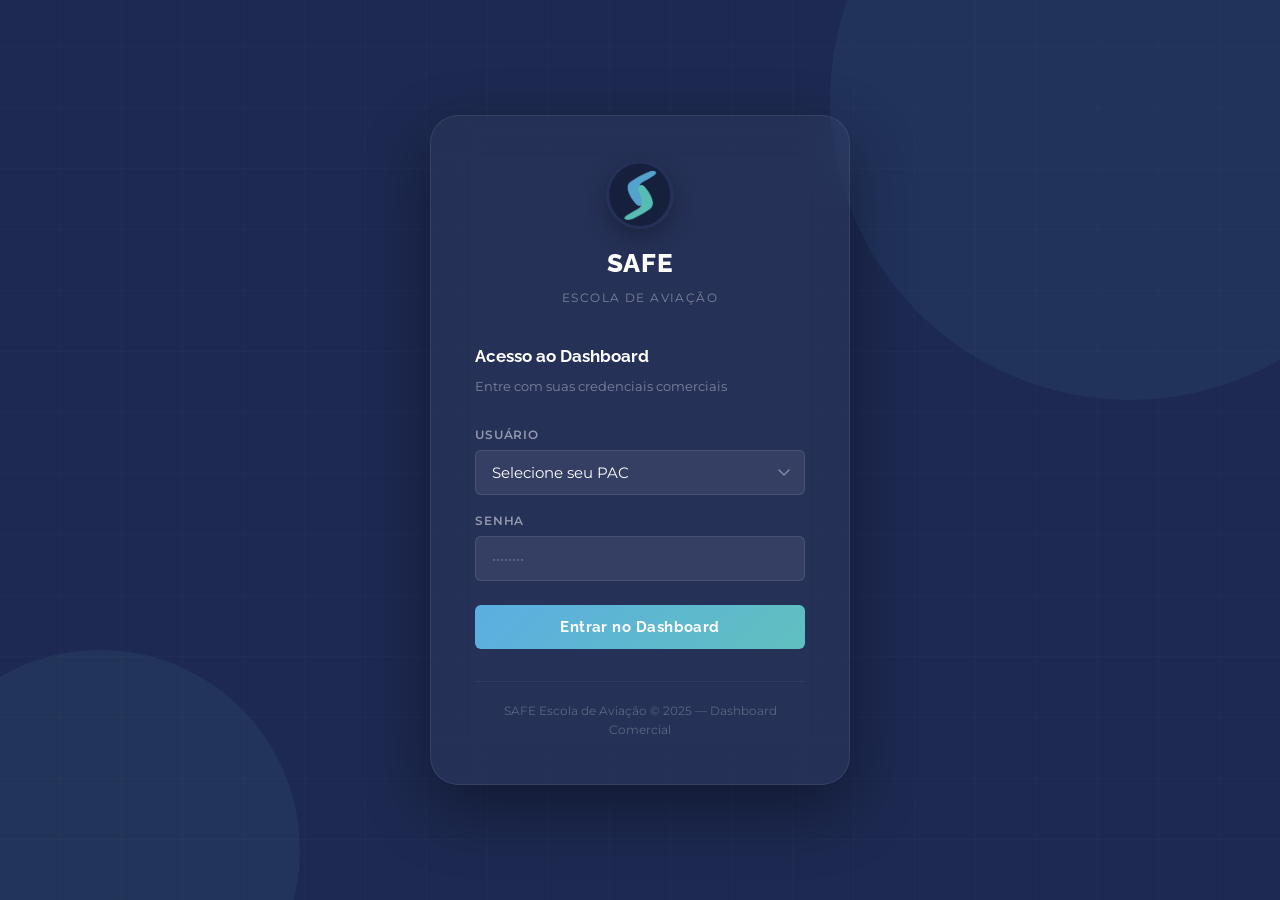
==== commit 8d935ad0: "feat: adicionar loading no dashboard e atualizar favicon" ====
--- a/admin.html
+++ b/admin.html
@@ -4,7 +4,7 @@
   <meta charset="UTF-8">
   <meta name="viewport" content="width=device-width, initial-scale=1.0">
   <title>Usuários — SAFE Comercial</title>
-  <link rel="icon" type="image/png" href="assets/img/logo.png">
+  <link rel="icon" type="image/png" href="favicon.png">
   <link rel="shortcut icon" href="favicon.ico" type="image/x-icon">
   <link rel="apple-touch-icon" href="assets/img/logo.png">
   <link rel="stylesheet" href="css/safe-theme.css">
--- a/css/layout.css
+++ b/css/layout.css
@@ -330,6 +330,53 @@
 .page {
   padding: 24px;
   overflow-x: hidden;
+  position: relative;
+}
+
+.dashboard-loading-overlay {
+  position: absolute;
+  inset: 0;
+  min-height: calc(100vh - var(--topbar-h));
+  background: rgba(244,247,252,.72);
+  backdrop-filter: blur(2px);
+  display: flex;
+  align-items: center;
+  justify-content: center;
+  z-index: 80;
+  opacity: 0;
+  pointer-events: none;
+  transition: opacity .18s ease;
+}
+.dashboard-loading-overlay.active {
+  opacity: 1;
+  pointer-events: all;
+}
+.dashboard-loading-card {
+  display: flex;
+  flex-direction: column;
+  align-items: center;
+  gap: 12px;
+  padding: 22px 26px;
+  border-radius: var(--radius-md);
+  background: rgba(255,255,255,.88);
+  box-shadow: var(--shadow-md);
+  border: 1px solid rgba(221,228,239,.8);
+}
+.dashboard-loading-logo {
+  width: 54px;
+  height: 54px;
+  border-radius: 50%;
+  animation: safeLoadingSpin 1s linear infinite;
+}
+.dashboard-loading-text {
+  font-size: .82rem;
+  font-weight: 700;
+  color: var(--gray-500);
+  text-transform: uppercase;
+  letter-spacing: .05em;
+}
+@keyframes safeLoadingSpin {
+  to { transform: rotate(360deg); }
 }
 
 .page-header {
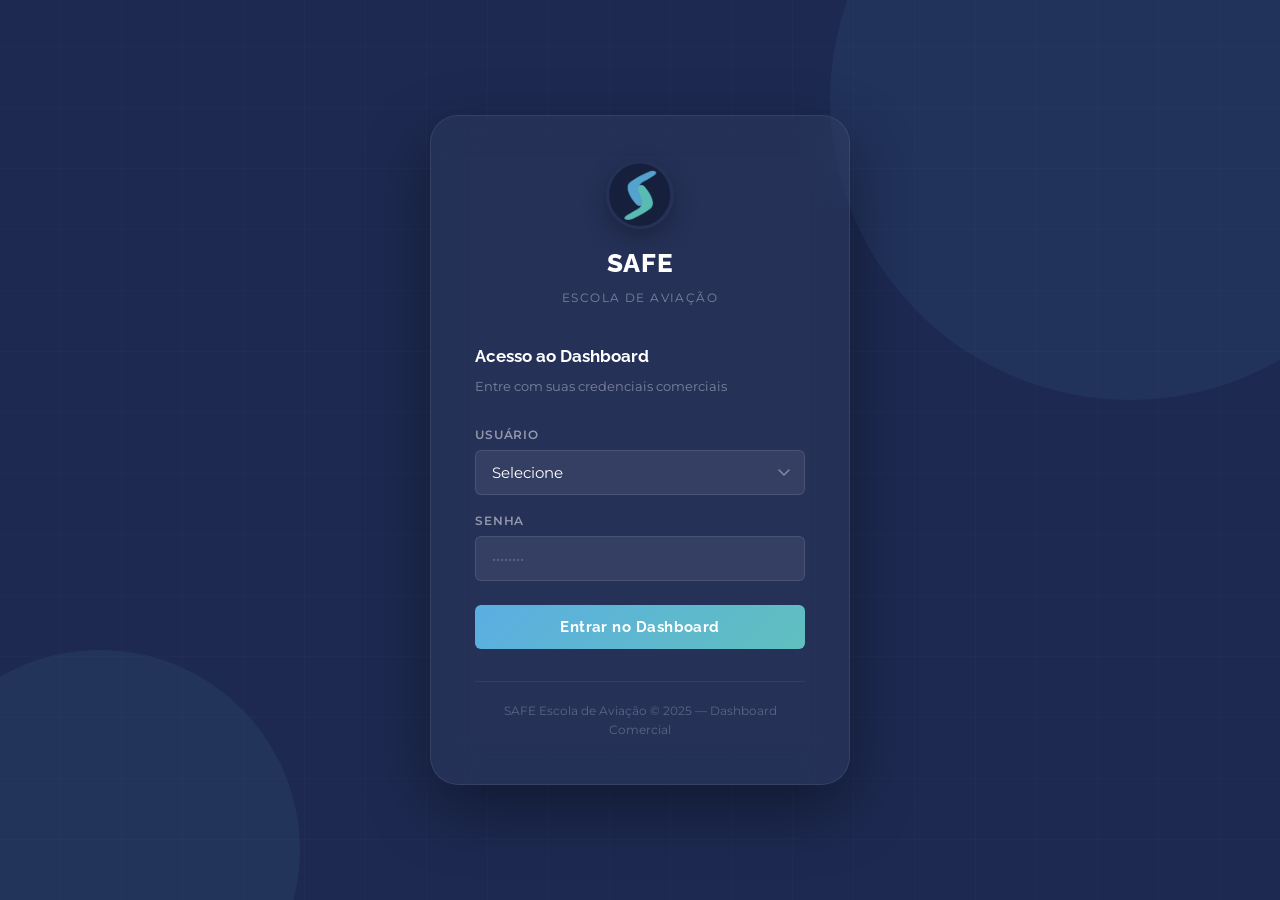
==== commit 2de76285: "feat: melhorar filtros e totais do dashboard" ====
--- a/admin.html
+++ b/admin.html
@@ -65,14 +65,14 @@
           <div class="card-title">Consultores e Acessos</div>
         </div>
         <div class="table-wrapper">
-          <table class="table">
+          <table class="table table-usuarios">
             <thead>
               <tr>
-                <th>Nome</th>
-                <th>PAC</th>
-                <th>E-mail</th>
-                <th>Perfil</th>
-                <th>Status</th>
+                <th class="col-nome">Nome</th>
+                <th class="col-pac">PAC</th>
+                <th class="col-email">E-mail</th>
+                <th class="col-perfil">Perfil</th>
+                <th class="col-status">Status</th>
                 <th style="width:100px"></th>
               </tr>
             </thead>
--- a/css/layout.css
+++ b/css/layout.css
@@ -434,6 +434,21 @@
   flex-wrap: wrap;
   gap: 12px;
 }
+.card-actions {
+  display: flex;
+  align-items: center;
+  justify-content: flex-end;
+  gap: 10px;
+  flex-wrap: wrap;
+  min-width: 280px;
+}
+.card-actions .form-control {
+  flex: 1 1 180px;
+}
+.vendas-pac-filter {
+  max-width: 180px;
+  min-width: 150px;
+}
 
 /* ── Mobile overlay ────────────────────────────────────────── */
 .sidebar-overlay {
@@ -475,6 +490,15 @@
   .topbar-right { flex-direction: column; align-items: flex-start; }
   .topbar-period { width: 100%; }
   .topbar-period select { flex: 1; }
+  .card-actions {
+    width: 100%;
+    min-width: 0;
+  }
+  .card-actions .form-control,
+  .vendas-pac-filter {
+    max-width: none;
+    width: 100%;
+  }
 }
 
 /* ============================================================
@@ -573,3 +597,117 @@
     content: none;
   }
 }
+
+/* ============================================================
+   Tabelas administrativas: nomes completos sem cortes
+   ============================================================ */
+.table-usuarios,
+.table-concorrencia,
+.table-fat {
+  table-layout: auto;
+}
+
+.table-usuarios thead th,
+.table-usuarios tbody td,
+.table-concorrencia thead th,
+.table-concorrencia tbody td,
+.table-fat thead th,
+.table-fat tbody td {
+  overflow: visible;
+  text-overflow: clip;
+  word-break: normal;
+  overflow-wrap: normal;
+  line-height: 1.35;
+}
+
+.table-usuarios .col-nome,
+.table-usuarios th.col-nome,
+.table-concorrencia .col-escola,
+.table-concorrencia th.col-escola,
+.table-concorrencia .col-vendedor,
+.table-concorrencia th.col-vendedor,
+.table-concorrencia .col-curso,
+.table-concorrencia th.col-curso {
+  white-space: normal !important;
+}
+
+.table-usuarios .col-pac,
+.table-usuarios th.col-pac,
+.table-usuarios .col-perfil,
+.table-usuarios th.col-perfil,
+.table-usuarios .col-status,
+.table-usuarios th.col-status,
+.table-concorrencia .col-valor,
+.table-concorrencia th.col-valor,
+.table-fat thead th,
+.table-fat tbody td {
+  white-space: nowrap !important;
+}
+
+.table-usuarios .badge,
+.table-concorrencia .badge {
+  max-width: 100%;
+  white-space: nowrap;
+  text-align: center;
+  justify-content: center;
+  line-height: 1.2;
+}
+
+@media (max-width: 720px) {
+  .table-usuarios,
+  .table-usuarios tbody,
+  .table-usuarios tr,
+  .table-usuarios td,
+  .table-concorrencia,
+  .table-concorrencia tbody,
+  .table-concorrencia tr,
+  .table-concorrencia td {
+    display: block;
+    width: 100%;
+  }
+
+  .table-usuarios thead,
+  .table-concorrencia thead {
+    display: none;
+  }
+
+  .table-usuarios tbody tr,
+  .table-concorrencia tbody tr {
+    padding: 12px 0;
+    border-bottom: 1px solid var(--gray-100);
+  }
+
+  .table-usuarios tbody td,
+  .table-concorrencia tbody td {
+    display: grid !important;
+    grid-template-columns: minmax(92px, 34%) 1fr;
+    align-items: start;
+    gap: 8px;
+    padding: 7px 0;
+    text-align: left !important;
+    white-space: normal !important;
+  }
+
+  .table-usuarios tbody td::before,
+  .table-concorrencia tbody td::before {
+    content: attr(data-label);
+    color: var(--gray-500);
+    font-size: .72rem;
+    font-weight: 700;
+    text-transform: uppercase;
+    letter-spacing: .04em;
+  }
+
+  .table-usuarios tbody td[colspan],
+  .table-concorrencia tbody td[colspan] {
+    display: block !important;
+  }
+
+  .table-usuarios tbody td[colspan]::before,
+  .table-concorrencia tbody td[colspan]::before,
+  .table-usuarios tbody td[data-label="Ação"]:empty,
+  .table-concorrencia tbody td[data-label="Ação"]:empty {
+    display: none !important;
+    content: none;
+  }
+}
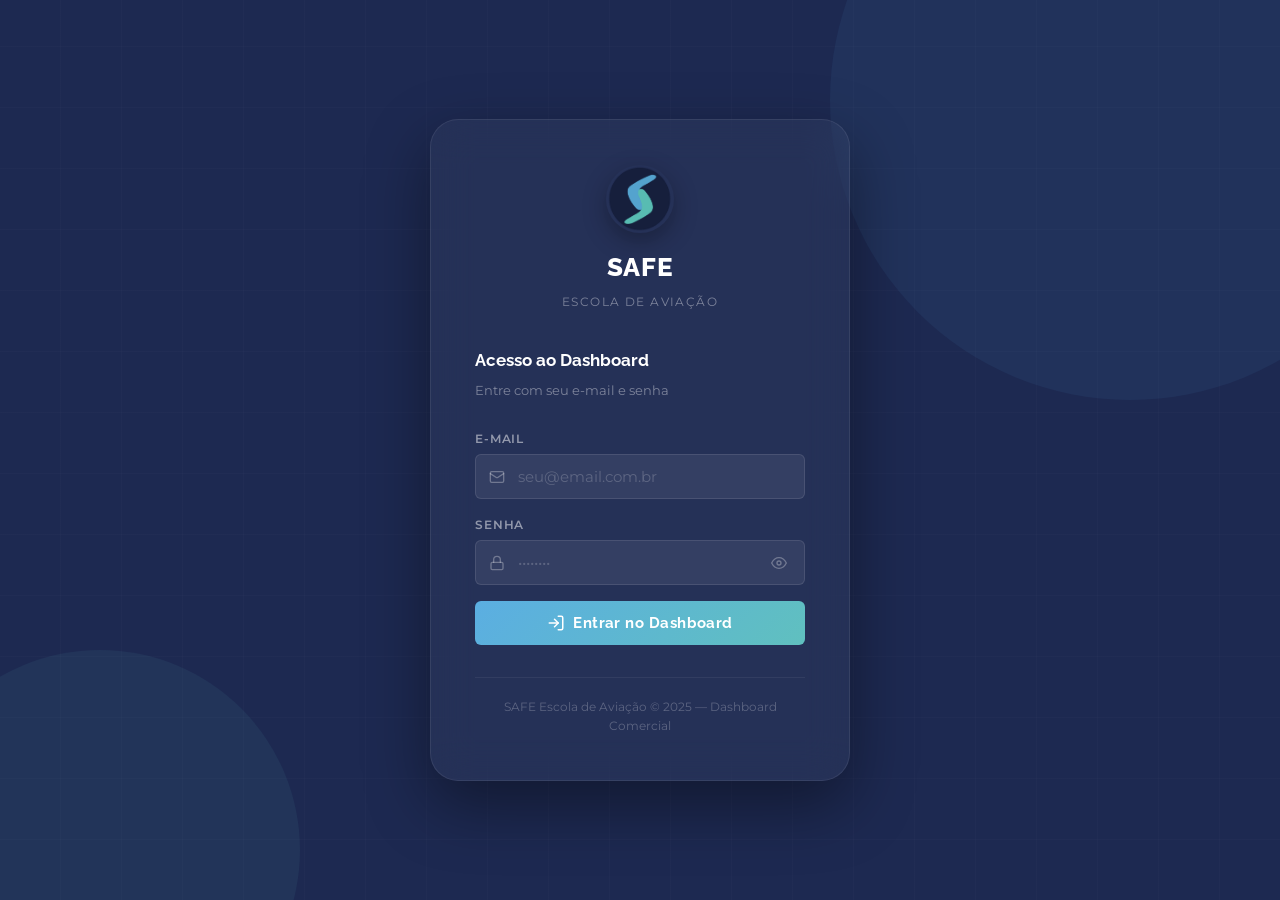
==== commit 028b4f26: "feat: aprimora filtros de vendas e icones PWA" ====
--- a/admin.html
+++ b/admin.html
@@ -4,9 +4,10 @@
   <meta charset="UTF-8">
   <meta name="viewport" content="width=device-width, initial-scale=1.0">
   <title>Usuários — SAFE Comercial</title>
+  <link rel="manifest" href="manifest.webmanifest">
+  <meta name="theme-color" content="#19213f">
   <link rel="icon" type="image/png" href="favicon.png">
-  <link rel="shortcut icon" href="favicon.ico" type="image/x-icon">
-  <link rel="apple-touch-icon" href="assets/img/logo.png">
+  <link rel="apple-touch-icon" href="assets/icons/apple-touch-icon.png">
   <link rel="stylesheet" href="css/safe-theme.css">
   <link rel="stylesheet" href="css/layout.css">
 </head>
--- a/css/safe-theme.css
+++ b/css/safe-theme.css
@@ -490,109 +490,45 @@
 /* Garante que nada vaze */
 *, *::before, *::after { box-sizing: border-box; }
 
+/* ============================================================
+   Tabela — estratégia única, zoom-safe
+   Sem table-layout: fixed. Colunas fluem pelo conteúdo.
+   Colunas desnecessárias somem progressivamente.
+   ============================================================ */
+
 .table-wrapper {
-  overflow-x: hidden !important;
+  overflow-x: auto;
   width: 100%;
+  border-radius: var(--radius-md);
 }
 
 .table {
   width: 100%;
-  min-width: 0 !important;
-  table-layout: fixed;
-}
-
-/* Colunas com largura fixa */
-.table thead th:nth-child(1) { width: 100px; } /* Data */
-.table thead th:nth-child(2) { width: 90px;  } /* PAC */
-.table thead th:nth-child(3) { width: auto;  } /* Cliente — flex */
-.table thead th:nth-child(4) { width: 140px; } /* Curso */
-.table thead th:nth-child(5) { width: 110px; } /* Origem */
-.table thead th:nth-child(6) { width: 90px;  } /* Lead Novo */
-.table thead th:nth-child(7) { width: 110px; } /* Valor */
-.table thead th:nth-child(8) { width: 44px;  } /* Ação */
-
-/* Células truncam com reticências */
+  border-collapse: collapse;
+  font-size: .875rem;
+  table-layout: auto; /* deixa o browser calcular — zoom-safe */
+}
+
+.table thead th {
+  white-space: nowrap;
+  padding: 12px 14px;
+}
+
 .table tbody td {
-  overflow: hidden;
-  text-overflow: ellipsis;
+  padding: 12px 14px;
+  vertical-align: middle;
   white-space: nowrap;
 }
 
-/* ── 1200px: some Origem ──────────────────────────────────── */
-@media (max-width: 1200px) {
-  .table .col-origem,
-  .table th.col-origem { display: none; }
-}
-
-/* ── 960px: some Lead Novo ───────────────────────────────── */
-@media (max-width: 960px) {
-  .table .col-lead,
-  .table th.col-lead { display: none; }
-}
-
-/* ── 720px: some PAC ─────────────────────────────────────── */
-@media (max-width: 720px) {
-  .table .col-pac,
-  .table th.col-pac { display: none; }
-}
-
-/* ── 520px: some Curso ───────────────────────────────────── */
-@media (max-width: 520px) {
-  .table .col-curso,
-  .table th.col-curso { display: none; }
-}
-
-/* ============================================================
-   Tabela responsiva — sem scroll, sem truncamento
-   Colunas somem progressivamente conforme a tela diminui
-   ============================================================ */
-
-/* Reset: tabela ocupa espaço disponível, sem forçar largura */
-.table-wrapper {
-  overflow: hidden !important;
-  width: 100%;
-}
-
-.table {
-  width: 100%;
-  table-layout: auto;
-}
-
-/* Sem truncamento em nenhuma célula */
-.table tbody td,
-.table thead th {
+/* Cliente e curso podem quebrar linha se precisar */
+.table tbody td:nth-child(3),
+.table tbody td.col-curso {
   white-space: normal;
-  overflow: visible;
-  text-overflow: unset;
   word-break: break-word;
 }
 
-/* Apenas data e valor não quebram */
-.table td:first-child,
-.table th:first-child,
-.table td.col-valor,
-.table th.col-valor {
-  white-space: nowrap;
-}
-
-/* ── Breakpoints: colunas somem, nunca truncam ─────────────── */
-
-/* < 1100px: some Origem */
-@media (max-width: 1100px) {
-  .col-origem { display: none !important; }
-}
-
-/* < 860px: some Lead Novo */
-@media (max-width: 860px) {
-  .col-lead { display: none !important; }
-}
-
-/* < 680px: some PAC */
-@media (max-width: 680px) {
-  .col-pac { display: none !important; }
-}
-
-/* < 500px: some Curso */
-@media (max-width: 500px) {
-  .col-curso { display: none !important; }
-}
+/* Breakpoints: colunas somem progressivamente */
+@media (max-width: 1100px) { .col-origem  { display: none !important; } }
+@media (max-width:  860px) { .col-lead    { display: none !important; } }
+@media (max-width:  680px) { .col-pac     { display: none !important; } }
+@media (max-width:  500px) { .col-curso   { display: none !important; } }
--- a/css/layout.css
+++ b/css/layout.css
@@ -420,60 +420,113 @@
   gap: 16px;
 }
 
-/* ── Table wrapper ─────────────────────────────────────────── */
-.table-wrapper {
-  border-radius: var(--radius-md);
-  overflow: hidden;
-}
-
-/* ── Card overflow ─────────────────────────────────────────── */
-.card {
-  overflow: hidden;
-}
-.card-header {
-  flex-wrap: wrap;
-  gap: 12px;
-}
-.card-actions {
-  display: flex;
-  align-items: center;
-  justify-content: flex-end;
-  gap: 10px;
-  flex-wrap: wrap;
-  min-width: 280px;
-}
-.card-actions .form-control {
-  flex: 1 1 180px;
-}
-.vendas-pac-filter {
-  max-width: 180px;
-  min-width: 150px;
-}
-
-/* ── Mobile overlay ────────────────────────────────────────── */
-.sidebar-overlay {
-  display: none;
-  position: fixed;
-  inset: 0;
-  background: rgba(0,0,0,.5);
-  z-index: 199;
-}
-
-/* ── Responsive ────────────────────────────────────────────── */
+
+/* ============================================================
+   Vendas — layout mobile cards (abaixo de 720px)
+   ============================================================ */
+.table-vendas .badge {
+  white-space: nowrap;
+  text-align: center;
+  justify-content: center;
+}
+
+@media (max-width: 720px) {
+  .table-vendas,
+  .table-vendas tbody,
+  .table-vendas tr,
+  .table-vendas td { display: block; width: 100%; }
+
+  .table-vendas thead { display: none; }
+
+  .table-vendas tbody tr {
+    padding: 12px 0;
+    border-bottom: 1px solid var(--gray-100);
+  }
+
+  .table-vendas tbody td {
+    display: grid !important;
+    grid-template-columns: minmax(86px, 34%) 1fr;
+    align-items: start;
+    gap: 8px;
+    padding: 7px 0;
+    text-align: left !important;
+    white-space: normal !important;
+    max-width: none !important;
+    overflow: visible !important;
+  }
+
+  .table-vendas tbody td::before {
+    content: attr(data-label);
+    color: var(--gray-500);
+    font-size: .72rem;
+    font-weight: 700;
+    text-transform: uppercase;
+    letter-spacing: .04em;
+  }
+
+  .table-vendas tbody td[colspan] { display: block !important; }
+  .table-vendas tbody td[colspan]::before,
+  .table-vendas tbody td[data-label="Ação"]:empty {
+    display: none !important;
+    content: none;
+  }
+}
+
+/* ============================================================
+   Tabelas admin (usuários, faturamento) — mobile cards
+   ============================================================ */
+@media (max-width: 720px) {
+  .table-usuarios,
+  .table-usuarios tbody,
+  .table-usuarios tr,
+  .table-usuarios td { display: block; width: 100%; }
+
+  .table-usuarios thead { display: none; }
+
+  .table-usuarios tbody tr {
+    padding: 12px 0;
+    border-bottom: 1px solid var(--gray-100);
+  }
+
+  .table-usuarios tbody td {
+    display: grid !important;
+    grid-template-columns: minmax(92px, 34%) 1fr;
+    align-items: start;
+    gap: 8px;
+    padding: 7px 0;
+    text-align: left !important;
+    white-space: normal !important;
+    max-width: none !important;
+    overflow: visible !important;
+  }
+
+  .table-usuarios tbody td::before {
+    content: attr(data-label);
+    color: var(--gray-500);
+    font-size: .72rem;
+    font-weight: 700;
+    text-transform: uppercase;
+    letter-spacing: .04em;
+  }
+
+  .table-usuarios tbody td[colspan] { display: block !important; }
+  .table-usuarios tbody td[colspan]::before,
+  .table-usuarios tbody td[data-label="Ação"]:empty {
+    display: none !important;
+    content: none;
+  }
+}
+
+/* ── Responsive geral ──────────────────────────────────────── */
 @media (max-width: 1024px) {
   .grid-charts { grid-template-columns: 1fr; }
   .grid-3 { grid-template-columns: repeat(2, 1fr); }
 }
 
 @media (max-width: 768px) {
-  .sidebar {
-    transform: translateX(-100%);
-    width: var(--sidebar-w);
-  }
+  .sidebar { transform: translateX(-100%); width: var(--sidebar-w); }
   .sidebar-toggle { display: none; }
-  .sidebar.mobile-open {
-    transform: translateX(0);
-  }
+  .sidebar.mobile-open { transform: translateX(0); }
   .sidebar-overlay.active { display: block; }
   .main { margin-left: 0 !important; }
   .hamburger { display: flex; }
@@ -490,224 +543,156 @@
   .topbar-right { flex-direction: column; align-items: flex-start; }
   .topbar-period { width: 100%; }
   .topbar-period select { flex: 1; }
-  .card-actions {
+  .card-actions { width: 100%; min-width: 0; }
+  .card-actions .form-control, .vendas-pac-filter { max-width: none; width: 100%; }
+}
+
+/* ── Sidebar collapsed: tooltip nos itens de nav ──────────── */
+.nav-item { position: relative; }
+
+.sidebar.collapsed .nav-item[data-tooltip]::after {
+  content: attr(data-tooltip);
+  position: absolute;
+  left: calc(100% + 14px);
+  top: 50%; transform: translateY(-50%);
+  background: var(--navy-deep);
+  color: var(--white);
+  font-size: .78rem; font-weight: 600;
+  padding: 5px 10px;
+  border-radius: var(--radius-sm);
+  white-space: nowrap;
+  pointer-events: none;
+  opacity: 0; transition: opacity .15s;
+  z-index: 300;
+  box-shadow: var(--shadow-md);
+}
+.sidebar.collapsed .nav-item[data-tooltip]::before {
+  content: '';
+  position: absolute;
+  left: calc(100% + 8px); top: 50%; transform: translateY(-50%);
+  border: 5px solid transparent;
+  border-right-color: var(--navy-deep);
+  pointer-events: none;
+  opacity: 0; transition: opacity .15s; z-index: 300;
+}
+.sidebar.collapsed .nav-item[data-tooltip]:hover::after,
+.sidebar.collapsed .nav-item[data-tooltip]:hover::before { opacity: 1; }
+
+/* ── Card / table-wrapper ──────────────────────────────────── */
+.card { overflow: hidden; }
+.card-header { flex-wrap: wrap; gap: 12px; }
+.card-actions {
+  display: flex; align-items: center;
+  justify-content: flex-end;
+  gap: 10px; flex-wrap: wrap; min-width: 280px;
+}
+.card-actions .form-control { flex: 1 1 180px; }
+.vendas-pac-filter { max-width: 180px; min-width: 150px; }
+.table-wrapper { border-radius: var(--radius-md); overflow: hidden; }
+
+/* ============================================================
+   Vendas - filtros
+   ============================================================ */
+.vendas-card-header {
+  flex-direction: column;
+  align-items: stretch;
+  gap: 14px;
+}
+
+.vendas-header-row {
+  display: flex;
+  align-items: center;
+  justify-content: space-between;
+  gap: 12px;
+  flex-wrap: wrap;
+}
+
+.vendas-filter-count {
+  display: none;
+  align-items: center;
+  padding: 4px 10px;
+  border-radius: 999px;
+  background: rgba(91,174,226,.12);
+  color: var(--blue-dark);
+  font-size: .72rem;
+  font-weight: 700;
+  white-space: nowrap;
+}
+
+.vendas-filter-panel {
+  display: grid;
+  grid-template-columns:
+    minmax(240px, 1.5fr)
+    minmax(150px, .8fr)
+    minmax(180px, 1fr)
+    minmax(180px, 1fr)
+    minmax(160px, .85fr)
+    auto;
+  gap: 10px;
+  align-items: end;
+  padding: 14px;
+  background: linear-gradient(180deg, #f8fafc 0%, #f4f7fb 100%);
+  border: 1px solid var(--gray-100);
+  border-radius: var(--radius-md);
+}
+
+.vendas-filter-field {
+  min-width: 0;
+}
+
+.vendas-filter-field label {
+  display: block;
+  margin-bottom: 6px;
+  color: var(--gray-400);
+  font-size: .68rem;
+  font-weight: 800;
+  letter-spacing: .06em;
+  text-transform: uppercase;
+}
+
+.vendas-filter-panel .form-control {
+  width: 100%;
+  min-height: 42px;
+  max-width: none;
+  font-size: .85rem;
+  white-space: nowrap;
+  text-overflow: ellipsis;
+}
+
+.vendas-clear-filters {
+  min-height: 42px;
+  align-self: end;
+  gap: 6px;
+  visibility: hidden;
+  white-space: nowrap;
+}
+
+.vendas-pac-filter {
+  max-width: none;
+  min-width: 0;
+}
+
+@media (max-width: 1280px) {
+  .vendas-filter-panel {
+    grid-template-columns: repeat(3, minmax(0, 1fr));
+  }
+
+  .vendas-filter-search {
+    grid-column: span 2;
+  }
+}
+
+@media (max-width: 720px) {
+  .vendas-filter-panel {
+    grid-template-columns: 1fr;
+  }
+
+  .vendas-filter-search {
+    grid-column: auto;
+  }
+
+  .vendas-clear-filters {
     width: 100%;
-    min-width: 0;
-  }
-  .card-actions .form-control,
-  .vendas-pac-filter {
-    max-width: none;
-    width: 100%;
-  }
-}
-
-/* ============================================================
-   Vendas: mantém informações completas sem scroll horizontal
-   ============================================================ */
-.table-vendas {
-  table-layout: fixed;
-}
-
-.table-vendas thead th,
-.table-vendas tbody td {
-  overflow: visible;
-  text-overflow: clip;
-  word-break: normal;
-  overflow-wrap: normal;
-  line-height: 1.35;
-}
-
-.table-vendas thead th,
-.table-vendas td:first-child,
-.table-vendas .col-pac,
-.table-vendas .col-origem,
-.table-vendas .col-lead,
-.table-vendas .col-valor,
-.table-vendas td:last-child {
-  white-space: nowrap !important;
-}
-
-.table-vendas .badge {
-  max-width: 100%;
-  white-space: nowrap;
-  text-align: center;
-  justify-content: center;
-  line-height: 1.2;
-}
-
-.table.table-vendas thead th:nth-child(1) { width: 9% !important; }
-.table.table-vendas thead th:nth-child(2) { width: auto !important; }
-.table.table-vendas thead th.col-pac { width: 8% !important; }
-.table.table-vendas thead th.col-curso { width: 19% !important; }
-.table.table-vendas thead th.col-origem { width: 12% !important; }
-.table.table-vendas thead th.col-lead { width: 10% !important; }
-.table.table-vendas thead th.col-valor { width: 12% !important; }
-.table.table-vendas thead th:last-child { width: 48px !important; }
-
-@media (max-width: 1100px) {
-  .table.table-vendas thead th.col-curso { width: 17% !important; }
-  .table.table-vendas thead th.col-origem { width: 11% !important; }
-  .table.table-vendas thead th.col-lead { width: 9% !important; }
-}
-
-@media (max-width: 720px) {
-  .table-vendas,
-  .table-vendas tbody,
-  .table-vendas tr,
-  .table-vendas td {
-    display: block;
-    width: 100%;
-  }
-
-  .table-vendas thead {
-    display: none;
-  }
-
-  .table-vendas tbody tr {
-    padding: 12px 0;
-    border-bottom: 1px solid var(--gray-100);
-  }
-
-  .table-vendas tbody td {
-    display: grid !important;
-    grid-template-columns: minmax(86px, 34%) 1fr;
-    align-items: start;
-    gap: 8px;
-    padding: 7px 0;
-    text-align: left !important;
-    white-space: normal !important;
-  }
-
-  .table-vendas tbody td::before {
-    content: attr(data-label);
-    color: var(--gray-500);
-    font-size: .72rem;
-    font-weight: 700;
-    text-transform: uppercase;
-    letter-spacing: .04em;
-  }
-
-  .table-vendas tbody td[colspan] {
-    display: block !important;
-  }
-
-  .table-vendas tbody td[colspan]::before,
-  .table-vendas tbody td[data-label="Ação"]:empty {
-    display: none !important;
-    content: none;
-  }
-}
-
-/* ============================================================
-   Tabelas administrativas: nomes completos sem cortes
-   ============================================================ */
-.table-usuarios,
-.table-concorrencia,
-.table-fat {
-  table-layout: auto;
-}
-
-.table-usuarios thead th,
-.table-usuarios tbody td,
-.table-concorrencia thead th,
-.table-concorrencia tbody td,
-.table-fat thead th,
-.table-fat tbody td {
-  overflow: visible;
-  text-overflow: clip;
-  word-break: normal;
-  overflow-wrap: normal;
-  line-height: 1.35;
-}
-
-.table-usuarios .col-nome,
-.table-usuarios th.col-nome,
-.table-concorrencia .col-escola,
-.table-concorrencia th.col-escola,
-.table-concorrencia .col-vendedor,
-.table-concorrencia th.col-vendedor,
-.table-concorrencia .col-curso,
-.table-concorrencia th.col-curso {
-  white-space: normal !important;
-}
-
-.table-usuarios .col-pac,
-.table-usuarios th.col-pac,
-.table-usuarios .col-perfil,
-.table-usuarios th.col-perfil,
-.table-usuarios .col-status,
-.table-usuarios th.col-status,
-.table-concorrencia .col-valor,
-.table-concorrencia th.col-valor,
-.table-fat thead th,
-.table-fat tbody td {
-  white-space: nowrap !important;
-}
-
-.table-usuarios .badge,
-.table-concorrencia .badge {
-  max-width: 100%;
-  white-space: nowrap;
-  text-align: center;
-  justify-content: center;
-  line-height: 1.2;
-}
-
-@media (max-width: 720px) {
-  .table-usuarios,
-  .table-usuarios tbody,
-  .table-usuarios tr,
-  .table-usuarios td,
-  .table-concorrencia,
-  .table-concorrencia tbody,
-  .table-concorrencia tr,
-  .table-concorrencia td {
-    display: block;
-    width: 100%;
-  }
-
-  .table-usuarios thead,
-  .table-concorrencia thead {
-    display: none;
-  }
-
-  .table-usuarios tbody tr,
-  .table-concorrencia tbody tr {
-    padding: 12px 0;
-    border-bottom: 1px solid var(--gray-100);
-  }
-
-  .table-usuarios tbody td,
-  .table-concorrencia tbody td {
-    display: grid !important;
-    grid-template-columns: minmax(92px, 34%) 1fr;
-    align-items: start;
-    gap: 8px;
-    padding: 7px 0;
-    text-align: left !important;
-    white-space: normal !important;
-  }
-
-  .table-usuarios tbody td::before,
-  .table-concorrencia tbody td::before {
-    content: attr(data-label);
-    color: var(--gray-500);
-    font-size: .72rem;
-    font-weight: 700;
-    text-transform: uppercase;
-    letter-spacing: .04em;
-  }
-
-  .table-usuarios tbody td[colspan],
-  .table-concorrencia tbody td[colspan] {
-    display: block !important;
-  }
-
-  .table-usuarios tbody td[colspan]::before,
-  .table-concorrencia tbody td[colspan]::before,
-  .table-usuarios tbody td[data-label="Ação"]:empty,
-  .table-concorrencia tbody td[data-label="Ação"]:empty {
-    display: none !important;
-    content: none;
-  }
-}
+    justify-content: center;
+  }
+}
